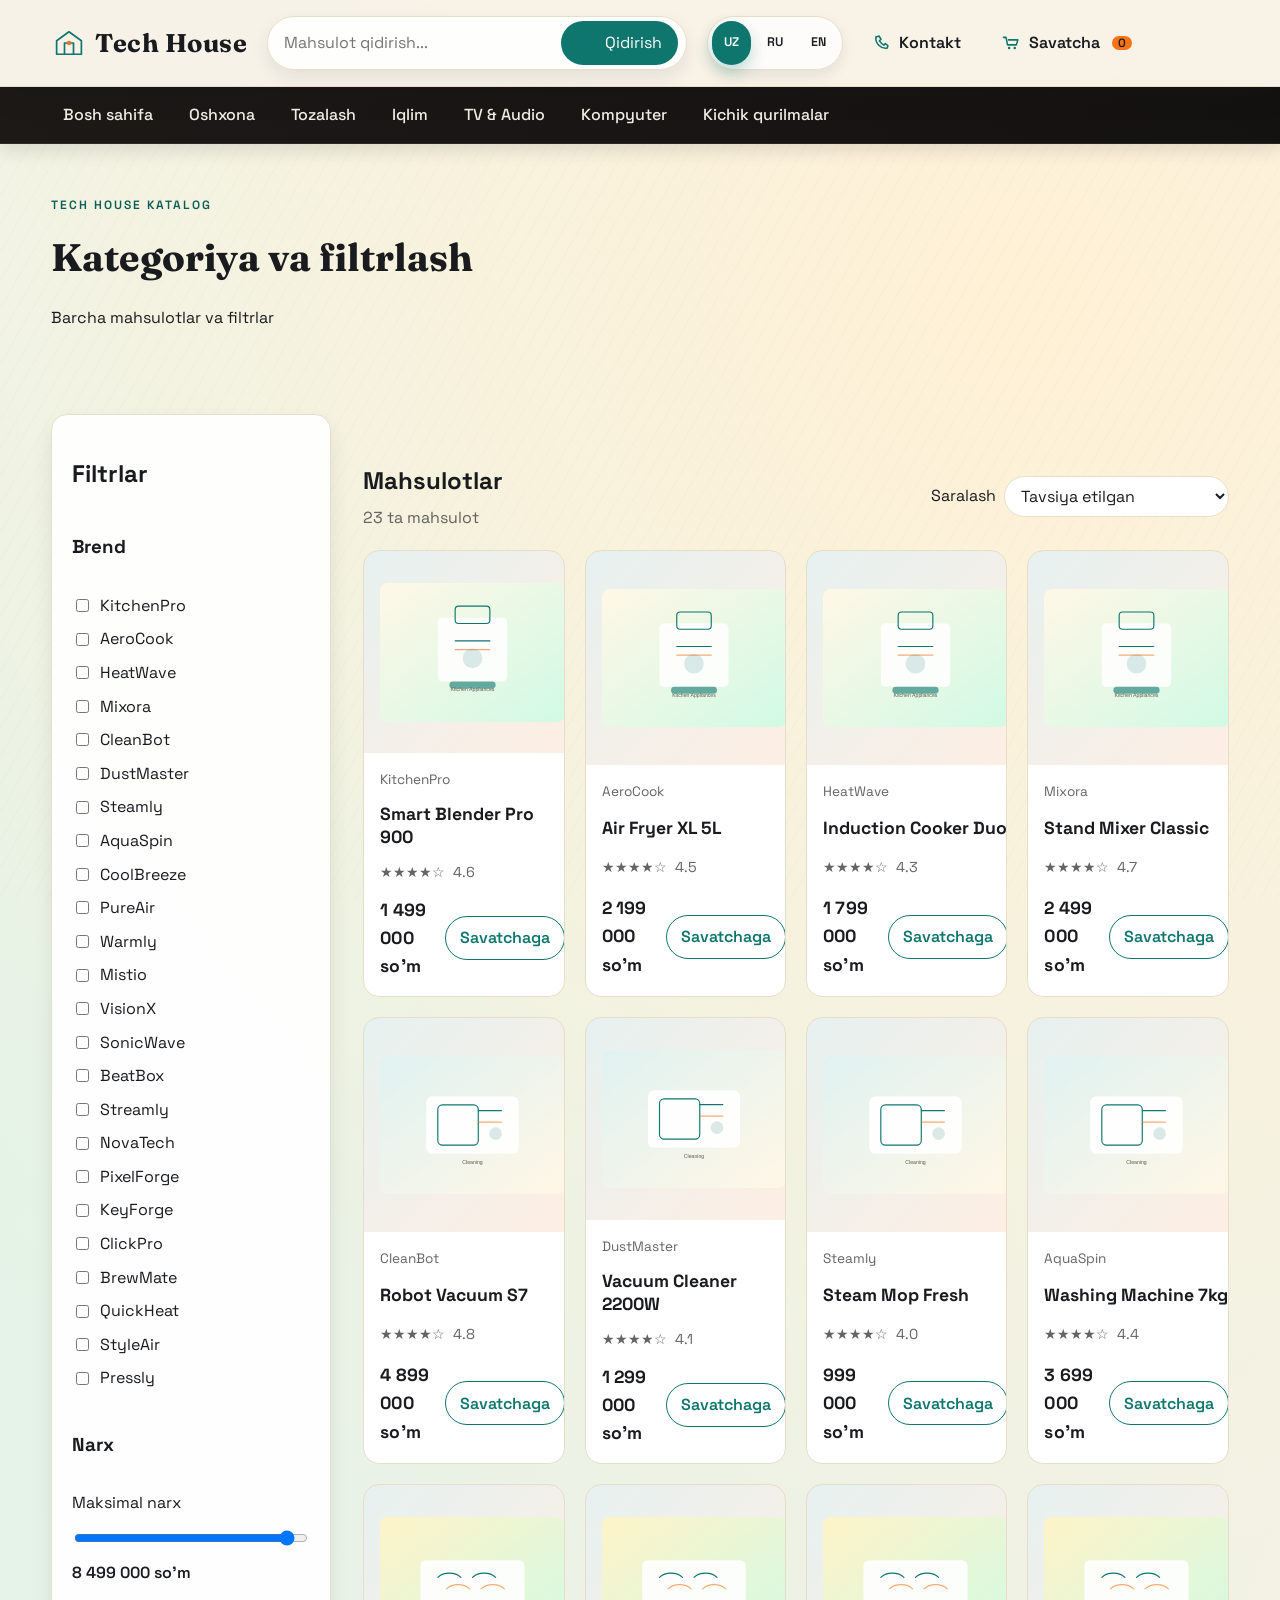
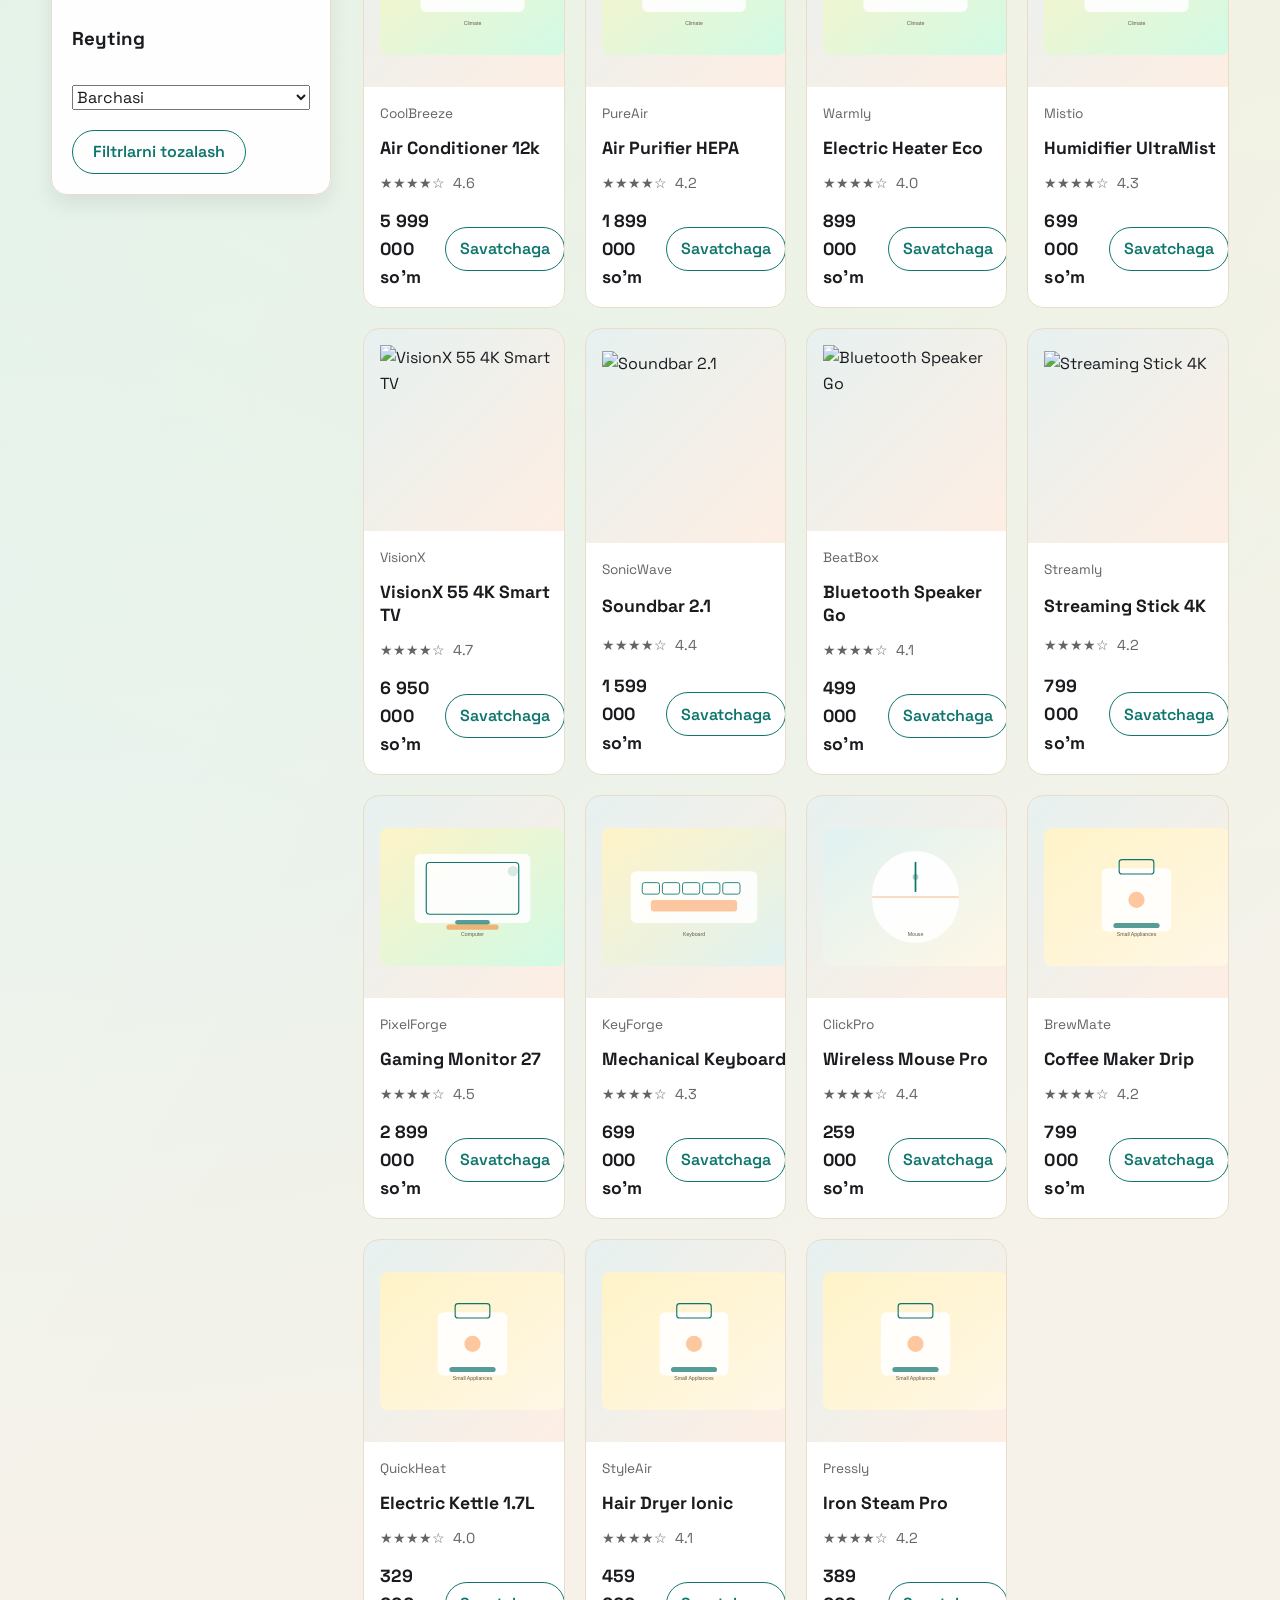
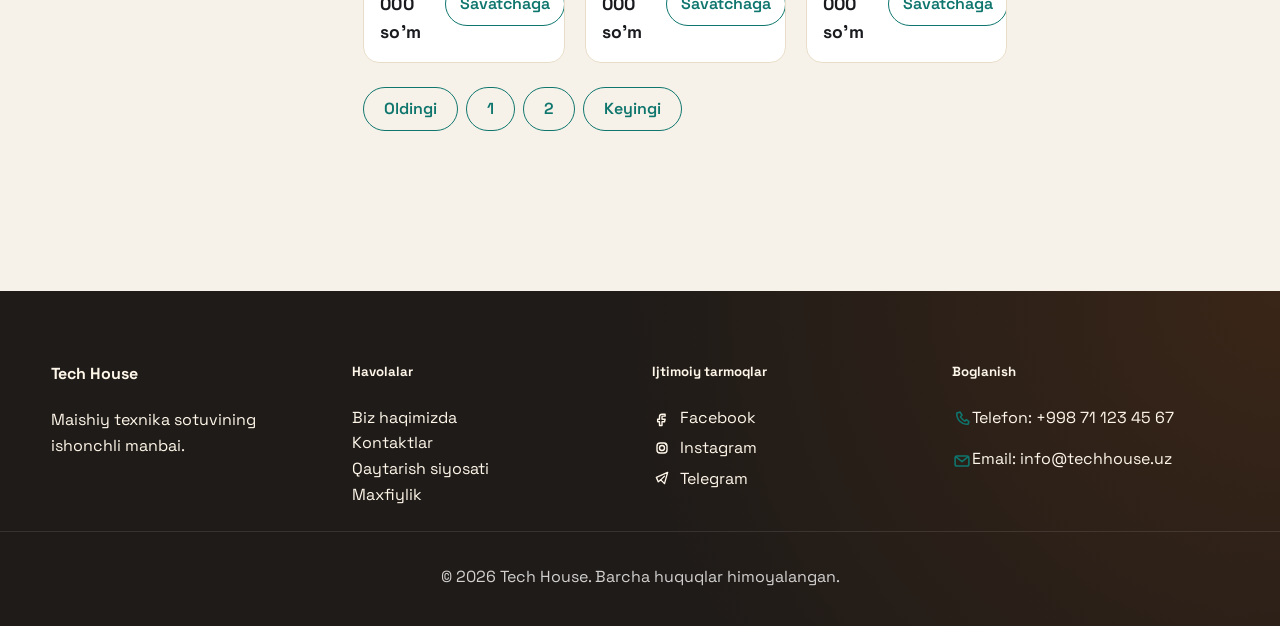
==== pages/categories.html @ 413926c3 "Add new pages for categories, checkout, contact, and product with responsive design and localization" ====
<!DOCTYPE html>
<html lang="uz">
<head>
    <meta charset="UTF-8">
    <meta name="viewport" content="width=device-width, initial-scale=1.0">
    <title data-i18n="title.categories">Kategoriyalar - Tech House</title>
    <link rel="preconnect" href="https://fonts.googleapis.com">
    <link rel="preconnect" href="https://fonts.gstatic.com" crossorigin>
    <link href="https://fonts.googleapis.com/css2?family=Fraunces:wght@600;700&family=Space+Grotesk:wght@400;500;600;700&display=swap" rel="stylesheet">
    <link rel="stylesheet" href="../assets/css/main.css">
    <link rel="stylesheet" href="../assets/css/components.css">
    <link rel="stylesheet" href="../assets/css/responsive.css">
</head>
<body data-page="categories" data-base="../" data-page-root="">
    <a class="skip-link" href="#main" data-i18n="skip.link">Asosiy qismga otish</a>

    <header class="header">
        <div class="container">
            <div class="header-top">
                <a class="logo" href="../index.html">
                    <img class="logo-mark" src="../assets/img/logo/techhouse-logo.svg" alt="" aria-hidden="true">
                    <span>Tech House</span>
                </a>
                <form class="search-bar" role="search" action="categories.html" method="get" data-search-form>
                    <label class="sr-only" for="searchInput" data-i18n="search.label">Mahsulot qidirish</label>
                    <input type="search" id="searchInput" name="q" placeholder="Mahsulot qidirish..." autocomplete="off" data-i18n-placeholder="search.placeholder">
                    <button type="submit">
                        <img class="icon" src="../assets/img/icons/search.svg" alt="" aria-hidden="true">
                        <span data-i18n="search.button">Qidirish</span>
                    </button>
                </form>
                <div class="header-actions">
                    <div class="lang-switch" role="group" data-i18n-aria="lang.switcher">
                        <button type="button" class="lang-btn" data-lang="uz">UZ</button>
                        <button type="button" class="lang-btn" data-lang="ru">RU</button>
                        <button type="button" class="lang-btn" data-lang="en">EN</button>
                    </div>
                    <a href="contact.html" class="icon-link">
                        <img class="icon" src="../assets/img/icons/phone.svg" alt="" aria-hidden="true">
                        <span data-i18n="nav.contact">Kontakt</span>
                    </a>
                    <a href="cart.html" class="cart-link">
                        <img class="icon" src="../assets/img/icons/cart.svg" alt="" aria-hidden="true">
                        <span data-i18n="nav.cart">Savatcha</span> <span class="cart-count">0</span>
                    </a>
                </div>
            </div>
        </div>
    </header>

    <nav class="navbar">
        <div class="container">
            <ul class="nav-menu">
                <li><a href="../index.html" data-i18n="nav.home">Bosh sahifa</a></li>
                <li><a href="categories.html?cat=Kitchen" data-i18n="nav.kitchen">Oshxona</a></li>
                <li><a href="categories.html?cat=Cleaning" data-i18n="nav.cleaning">Tozalash</a></li>
                <li><a href="categories.html?cat=Climate" data-i18n="nav.climate">Iqlim</a></li>
                <li><a href="categories.html?cat=TV" data-i18n="nav.tv">TV &amp; Audio</a></li>
                <li><a href="categories.html?cat=Computers" data-i18n="nav.computers">Kompyuter</a></li>
                <li><a href="categories.html?cat=Appliances" data-i18n="nav.appliances">Kichik qurilmalar</a></li>
            </ul>
        </div>
    </nav>

    <main id="main" class="main-content">
        <section class="page-hero reveal">
            <div class="container">
                <p class="eyebrow" data-i18n="catalog.hero.eyebrow">Tech House katalog</p>
                <h1 data-i18n="catalog.hero.title">Kategoriya va filtrlash</h1>
                <p id="categorySummary" data-i18n="catalog.summaryAll">Barcha mahsulotlar va filtrlar</p>
            </div>
        </section>

        <section class="catalog">
            <div class="container catalog-layout">
                <aside class="filters" aria-label="Filtrlar" data-i18n-aria="catalog.filters.title">
                    <h2 data-i18n="catalog.filters.title">Filtrlar</h2>
                    <div class="filter-group">
                        <h3 data-i18n="catalog.filters.brand">Brend</h3>
                        <div id="brandFilters" class="checklist"></div>
                    </div>
                    <div class="filter-group">
                        <h3 data-i18n="catalog.filters.price">Narx</h3>
                        <label for="priceRange" data-i18n="catalog.filters.priceLabel">Maksimal narx</label>
                        <input type="range" id="priceRange" min="500000" max="15000000" step="500000">
                        <div class="range-output">
                            <span id="priceValue">0 so'm</span>
                        </div>
                    </div>
                    <div class="filter-group">
                        <h3 data-i18n="catalog.filters.rating">Reyting</h3>
                        <label class="sr-only" for="ratingFilter" data-i18n="catalog.filters.ratingLabel">Reytingni tanlang</label>
                        <select id="ratingFilter">
                            <option value="0" data-i18n="catalog.filters.ratingAll">Barchasi</option>
                            <option value="4" data-i18n="catalog.filters.rating4">4 va undan yuqori</option>
                            <option value="4.5" data-i18n="catalog.filters.rating45">4.5 va undan yuqori</option>
                        </select>
                    </div>
                    <button type="button" class="btn btn-outline" id="resetFilters" data-i18n="buttons.resetFilters">Filtrlarni tozalash</button>
                </aside>

                <section class="catalog-results" aria-live="polite">
                    <div class="catalog-bar">
                        <div>
                            <h2 data-i18n="catalog.products.title">Mahsulotlar</h2>
                            <p id="resultsCount">0 ta</p>
                        </div>
                        <div class="sort-control">
                            <label for="sortSelect" data-i18n="catalog.sort.label">Saralash</label>
                            <select id="sortSelect">
                                <option value="featured" data-i18n="catalog.sort.featured">Tavsiya etilgan</option>
                                <option value="price-asc" data-i18n="catalog.sort.priceAsc">Narx: pastdan yuqoriga</option>
                                <option value="price-desc" data-i18n="catalog.sort.priceDesc">Narx: yuqoridan pastga</option>
                                <option value="rating-desc" data-i18n="catalog.sort.rating">Reyting boyicha</option>
                                <option value="name-asc" data-i18n="catalog.sort.name">Nomi boyicha</option>
                            </select>
                        </div>
                    </div>
                    <div id="catalogGrid" class="products-grid"></div>
                    <div class="pagination" aria-label="Pagination" data-i18n-aria="catalog.pagination.aria">
                        <button type="button" class="btn btn-outline" data-i18n="buttons.prev">Oldingi</button>
                        <button type="button" class="btn btn-outline">1</button>
                        <button type="button" class="btn btn-outline">2</button>
                        <button type="button" class="btn btn-outline" data-i18n="buttons.next">Keyingi</button>
                    </div>
                </section>
            </div>
        </section>
    </main>

    <footer class="footer">
        <div class="container footer-grid">
            <div>
                <h4>Tech House</h4>
                <p data-i18n="footer.tagline">Maishiy texnika sotuvining ishonchli manbai.</p>
            </div>
            <div>
                <h5 data-i18n="footer.links">Havolalar</h5>
                <ul>
                    <li><a href="contact.html" data-i18n="footer.about">Biz haqimizda</a></li>
                    <li><a href="contact.html" data-i18n="footer.contacts">Kontaktlar</a></li>
                    <li><a href="#" data-i18n="footer.returns">Qaytarish siyosati</a></li>
                    <li><a href="#" data-i18n="footer.privacy">Maxfiylik</a></li>
                </ul>
            </div>
            <div>
                <h5 data-i18n="footer.social">Ijtimoiy tarmoqlar</h5>
                <ul>
                    <li><a href="#"><img class="icon" src="../assets/img/icons/facebook.svg" alt="" aria-hidden="true">Facebook</a></li>
                    <li><a href="#"><img class="icon" src="../assets/img/icons/instagram.svg" alt="" aria-hidden="true">Instagram</a></li>
                    <li><a href="#"><img class="icon" src="../assets/img/icons/telegram.svg" alt="" aria-hidden="true">Telegram</a></li>
                </ul>
            </div>
            <div>
                <h5 data-i18n="footer.contactHeading">Boglanish</h5>
                <p><img class="icon" src="../assets/img/icons/phone.svg" alt="" aria-hidden="true"><span data-i18n="footer.phoneLabel">Telefon:</span> +998 71 123 45 67</p>
                <p><img class="icon" src="../assets/img/icons/mail.svg" alt="" aria-hidden="true"><span data-i18n="footer.emailLabel">Email:</span> info@techhouse.uz</p>
            </div>
        </div>
        <div class="footer-bottom">
            <p data-i18n-html="footer.rightsHtml">&copy; 2026 Tech House. Barcha huquqlar himoyalangan.</p>
        </div>
    </footer>

    <script type="module" src="../assets/js/app.js"></script>
</body>
</html>
---- assets/css/main.css ----
:root {
    --bg: #f7f2e9;
    --surface: #fdf6ec;
    --surface-strong: #ffffff;
    --text: #1a1b1f;
    --muted: rgba(26, 27, 31, 0.68);
    --primary: #0f766e;
    --primary-600: #0b5c56;
    --accent-warm: #f97316;
    --danger: #ef4444;
    --border: #e8ddc8;
    --shadow: 0 16px 30px rgba(17, 24, 39, 0.12);
    --shadow-lg: 0 24px 50px rgba(17, 24, 39, 0.14);
    --shadow-soft: 0 10px 20px rgba(17, 24, 39, 0.08);
    --radius-sm: 12px;
    --radius-md: 16px;
    --radius-lg: 24px;
    --space-1: 4px;
    --space-2: 8px;
    --space-3: 12px;
    --space-4: 16px;
    --space-5: 20px;
    --space-6: 24px;
    --space-7: 32px;
    --space-8: 40px;
    --space-9: 48px;
    --space-10: 64px;
    --transition-fast: 150ms ease;
    --transition-base: 220ms ease;
    --max-width: 1200px;

    --nav-bg: #1c1917;
    --nav-bg-2: #141210;
    --nav-text: #f3efe7;
    --nav-muted: rgba(243, 239, 231, 0.7);

    --accent: var(--primary);
    --accent-dark: var(--primary-600);
    --accent-2: var(--accent-warm);
    --accent-3: var(--danger);
    --line: var(--border);
    --ink: var(--text);
    --radius: var(--radius-lg);
}

* {
    box-sizing: border-box;
}

html {
    scroll-behavior: smooth;
}

body {
    margin: 0;
    font-family: "Space Grotesk", "Segoe UI", sans-serif;
    color: var(--text);
    font-size: 16px;
    line-height: 1.6;
    background: radial-gradient(circle at 80% 8%, #fff1d6 0%, rgba(255, 241, 214, 0.4) 32%, transparent 62%),
        radial-gradient(circle at 0% 30%, #d7f3ef 0%, rgba(215, 243, 239, 0.45) 40%, transparent 70%),
        linear-gradient(120deg, rgba(255, 255, 255, 0.4) 0%, rgba(255, 255, 255, 0) 55%),
        var(--bg);
    min-height: 100vh;
}

body::before {
    content: "";
    position: fixed;
    inset: 0;
    background: repeating-linear-gradient(120deg, rgba(15, 118, 110, 0.06), rgba(15, 118, 110, 0.06) 1px, transparent 1px, transparent 14px);
    pointer-events: none;
    z-index: -1;
    opacity: 0.4;
}

a {
    color: inherit;
    text-decoration: none;
    transition: color var(--transition-fast), background var(--transition-fast);
}

img {
    max-width: 100%;
    display: block;
}

.icon {
    width: 20px;
    height: 20px;
    display: inline-block;
    vertical-align: middle;
}

.icon-lg {
    width: 40px;
    height: 40px;
}

.logo-mark {
    width: 36px;
    height: 36px;
}

button,
input,
select,
textarea {
    font: inherit;
    color: inherit;
}

a:focus-visible,
button:focus-visible,
input:focus-visible,
select:focus-visible,
textarea:focus-visible {
    outline: 2px solid var(--primary);
    outline-offset: 3px;
}

ul {
    margin: 0;
    padding: 0;
    list-style: none;
}

section {
    padding: var(--space-9) 0;
}

.container {
    width: min(var(--max-width), 92%);
    margin: 0 auto;
}

.skip-link {
    position: absolute;
    left: -999px;
    top: 10px;
    background: var(--primary);
    color: #fff;
    padding: var(--space-2) var(--space-4);
    border-radius: 999px;
}

.skip-link:focus {
    left: 16px;
    z-index: 20;
}

.sr-only {
    position: absolute;
    width: 1px;
    height: 1px;
    padding: 0;
    margin: -1px;
    overflow: hidden;
    clip: rect(0, 0, 0, 0);
    white-space: nowrap;
    border: 0;
}

.header {
    position: sticky;
    top: 0;
    z-index: 10;
    background: rgba(247, 242, 233, 0.88);
    backdrop-filter: blur(12px);
    border-bottom: 1px solid var(--border);
    box-shadow: 0 10px 30px rgba(16, 24, 40, 0.08);
}

.header-top {
    display: flex;
    align-items: center;
    gap: var(--space-5);
    padding: var(--space-4) 0;
}

.logo {
    display: inline-flex;
    align-items: center;
    gap: var(--space-2);
    font-family: "Fraunces", serif;
    font-size: 1.6rem;
    font-weight: 700;
    letter-spacing: 0.5px;
}

.search-bar {
    flex: 1;
    display: flex;
    align-items: center;
    background: rgba(255, 255, 255, 0.9);
    border: 1px solid var(--border);
    border-radius: 999px;
    padding: var(--space-1) var(--space-2) var(--space-1) var(--space-4);
    max-width: 420px;
    gap: var(--space-2);
    box-shadow: 0 8px 18px rgba(15, 23, 42, 0.08);
    transition: border-color var(--transition-fast), box-shadow var(--transition-fast);
}

.search-bar:focus-within {
    border-color: var(--primary);
    box-shadow: 0 0 0 3px rgba(15, 118, 110, 0.15), 0 8px 18px rgba(15, 23, 42, 0.08);
}

.search-bar input {
    border: none;
    background: transparent;
    flex: 1;
    padding: var(--space-2) 0;
    outline: none;
    min-height: 44px;
}

.search-bar button {
    border: none;
    background: var(--primary);
    color: #fff;
    padding: var(--space-2) var(--space-4);
    border-radius: 999px;
    cursor: pointer;
    display: inline-flex;
    align-items: center;
    gap: var(--space-2);
    min-height: 44px;
}

.search-bar button:hover {
    background: var(--primary-600);
}

.search-bar button:active {
    transform: translateY(1px);
}

.header-actions {
    display: flex;
    align-items: center;
    gap: var(--space-4);
    flex-wrap: wrap;
}

.icon-link,
.cart-link {
    font-weight: 600;
    display: inline-flex;
    align-items: center;
    gap: var(--space-2);
    padding: var(--space-2) var(--space-3);
    border-radius: 999px;
    min-height: 44px;
    line-height: 1;
    transition: background var(--transition-fast), color var(--transition-fast);
}

.icon-link:hover,
.cart-link:hover {
    background: rgba(15, 118, 110, 0.08);
}

.cart-count {
    background: var(--accent-warm);
    color: var(--text);
    border-radius: 999px;
    padding: 1px 6px;
    margin-left: var(--space-1);
    font-size: 0.75rem;
    font-weight: 600;
}

.lang-switch {
    display: inline-flex;
    align-items: center;
    gap: var(--space-1);
    padding: 4px;
    border-radius: 999px;
    background: rgba(255, 255, 255, 0.8);
    border: 1px solid var(--border);
    box-shadow: 0 6px 14px rgba(15, 23, 42, 0.08);
}

.lang-btn {
    border: none;
    background: transparent;
    color: var(--text);
    font-weight: 600;
    font-size: 0.78rem;
    padding: 0 var(--space-3);
    min-height: 44px;
    border-radius: 999px;
    cursor: pointer;
    display: inline-flex;
    align-items: center;
    justify-content: center;
    transition: background 180ms ease, color 180ms ease, box-shadow 180ms ease;
}

.lang-btn:hover {
    background: rgba(15, 118, 110, 0.12);
}

.lang-btn.active {
    background: var(--primary);
    color: #fff;
    box-shadow: 0 8px 16px rgba(15, 118, 110, 0.25);
}

.navbar {
    background: linear-gradient(90deg, var(--nav-bg), var(--nav-bg-2));
    border-bottom: 1px solid rgba(255, 255, 255, 0.08);
    box-shadow: 0 6px 18px rgba(16, 24, 40, 0.12);
    min-height: 56px;
}

.nav-menu {
    display: flex;
    flex-wrap: wrap;
    align-items: center;
    gap: var(--space-3);
    padding: 0;
    min-height: 56px;
}

.nav-menu a {
    color: var(--nav-text);
    font-weight: 500;
    padding: 6px var(--space-3);
    border-radius: 999px;
    transition: color 180ms ease, background 180ms ease;
    min-height: 44px;
    display: inline-flex;
    align-items: center;
    position: relative;
}

.nav-menu a:hover {
    color: #ffffff;
}

.nav-menu a:focus-visible {
    outline: 2px solid #fff;
    outline-offset: 2px;
}

.nav-menu a.active {
    color: var(--primary);
}

.nav-menu a::after {
    content: "";
    position: absolute;
    left: var(--space-3);
    right: var(--space-3);
    bottom: 6px;
    height: 2px;
    background: currentColor;
    opacity: 0;
    transform: scaleX(0);
    transform-origin: left;
    transition: opacity 180ms ease, transform 180ms ease;
}

.nav-menu a:hover::after,
.nav-menu a:focus-visible::after,
.nav-menu a.active::after {
    opacity: 1;
    transform: scaleX(1);
}

.main-content {
    padding-bottom: var(--space-10);
}

.eyebrow {
    text-transform: uppercase;
    letter-spacing: 2px;
    font-size: 0.75rem;
    font-weight: 600;
    color: var(--primary-600);
    margin-bottom: var(--space-3);
}

.hero-banner {
    margin: 24px 0 0;
    border-radius: var(--radius-lg);
    background: linear-gradient(120deg, #fef3c7, #d1fae5);
    box-shadow: var(--shadow-lg);
    position: relative;
    overflow: hidden;
}

.hero-banner::before,
.hero-banner::after {
    content: "";
    position: absolute;
    border-radius: 999px;
    opacity: 0.4;
    filter: blur(0);
}

.hero-banner::before {
    width: 320px;
    height: 320px;
    background: radial-gradient(circle, rgba(15, 118, 110, 0.25), transparent 70%);
    top: -160px;
    right: -80px;
}

.hero-banner::after {
    width: 240px;
    height: 240px;
    background: radial-gradient(circle, rgba(249, 115, 22, 0.25), transparent 70%);
    bottom: -140px;
    left: -80px;
}

.hero-grid {
    display: grid;
    grid-template-columns: repeat(2, minmax(0, 1fr));
    gap: var(--space-7);
    padding: var(--space-9);
    position: relative;
    z-index: 1;
}

.hero-content h1 {
    font-family: "Fraunces", serif;
    font-size: clamp(2.4rem, 3.4vw, 3.4rem);
    margin: 0 0 var(--space-4);
    line-height: 1.1;
}

.hero-content p {
    margin: 0 0 var(--space-6);
    color: var(--muted);
    font-size: 1.05rem;
}

.hero-actions {
    display: flex;
    flex-wrap: wrap;
    gap: var(--space-3);
    margin-bottom: var(--space-6);
}

.hero-metrics {
    display: grid;
    grid-template-columns: repeat(3, minmax(0, 1fr));
    gap: var(--space-3);
}

.metric-value {
    font-weight: 700;
    font-size: 1.2rem;
    margin: 0;
}

.metric-label {
    margin: 0;
    color: var(--muted);
    font-size: 0.9rem;
}

.hero-visual {
    display: grid;
    gap: var(--space-5);
    align-content: center;
}

.hero-image {
    width: 100%;
    border-radius: var(--radius-lg);
    border: 1px solid var(--border);
    background: var(--surface-strong);
    box-shadow: var(--shadow-soft);
}

.hero-card {
    background: rgba(255, 255, 255, 0.92);
    border-radius: var(--radius-md);
    padding: var(--space-5);
    border: 1px solid var(--border);
    box-shadow: var(--shadow-soft);
}

.hero-card.secondary {
    background: #fff;
    border-style: dashed;
}

.hero-card-title {
    text-transform: uppercase;
    letter-spacing: 1.2px;
    font-size: 0.7rem;
    color: var(--muted);
    margin: 0 0 8px;
}

.section-header {
    display: flex;
    justify-content: space-between;
    align-items: flex-end;
    gap: var(--space-4);
    margin-bottom: var(--space-6);
}

.section-header h2 {
    font-family: "Fraunces", serif;
    font-size: 2rem;
    margin: 0;
}

.section-header p {
    margin: 0;
    color: var(--muted);
}

.page-hero {
    padding: var(--space-8) 0 var(--space-5);
}

.page-hero h1 {
    font-family: "Fraunces", serif;
    font-size: 2.4rem;
    margin: 0 0 var(--space-3);
}

.breadcrumb {
    padding: var(--space-5) 0 0;
    color: var(--muted);
}

.footer {
    background: radial-gradient(circle at top right, rgba(249, 115, 22, 0.12), transparent 50%),
        #1f1b18;
    color: #fef6e9;
    padding: var(--space-9) 0 var(--space-5);
}

.footer-grid {
    display: grid;
    grid-template-columns: repeat(4, minmax(0, 1fr));
    gap: var(--space-6);
}

.footer a {
    color: #fef6e9;
    display: inline-flex;
    align-items: center;
    gap: var(--space-2);
}

.footer-bottom {
    text-align: center;
    border-top: 1px solid rgba(255, 255, 255, 0.1);
    margin-top: var(--space-6);
    padding-top: var(--space-4);
    color: rgba(255, 255, 255, 0.8);
}

.catalog-layout {
    display: grid;
    grid-template-columns: 280px 1fr;
    gap: var(--space-7);
}

.filters {
    background: rgba(255, 255, 255, 0.9);
    border: 1px solid var(--border);
    border-radius: var(--radius-md);
    padding: var(--space-5);
    position: sticky;
    top: 120px;
    align-self: start;
    box-shadow: var(--shadow-soft);
}

.catalog-bar {
    display: flex;
    align-items: center;
    justify-content: space-between;
    gap: var(--space-4);
    margin-bottom: var(--space-5);
}

.catalog-bar h2 {
    margin: 0 0 4px;
}

.catalog-bar p {
    margin: 0;
    color: var(--muted);
}

.sort-control {
    display: flex;
    align-items: center;
    gap: var(--space-2);
}

.sort-control select {
    padding: var(--space-2) var(--space-3);
    border-radius: 999px;
    border: 1px solid var(--border);
    background: #fff;
}

.pagination {
    display: flex;
    gap: var(--space-2);
    flex-wrap: wrap;
    margin-top: var(--space-6);
}

.product-layout {
    display: grid;
    grid-template-columns: repeat(2, minmax(0, 1fr));
    gap: var(--space-7);
    align-items: start;
}

.product-gallery {
    background: var(--surface-strong);
    border-radius: var(--radius-lg);
    padding: var(--space-5);
    border: 1px solid var(--border);
    box-shadow: var(--shadow-soft);
}

.product-thumbnails {
    display: grid;
    grid-template-columns: repeat(3, minmax(0, 1fr));
    gap: var(--space-3);
    margin-top: var(--space-4);
}

.product-info {
    background: var(--surface-strong);
    border-radius: var(--radius-lg);
    padding: var(--space-6);
    border: 1px solid var(--border);
    box-shadow: var(--shadow-soft);
}

.product-actions {
    display: flex;
    align-items: center;
    gap: var(--space-3);
    margin-top: var(--space-4);
}

.product-actions input {
    width: 90px;
    padding: var(--space-2);
    border-radius: var(--radius-sm);
    border: 1px solid var(--border);
}

.tab-grid {
    display: grid;
    grid-template-columns: repeat(3, minmax(0, 1fr));
    gap: var(--space-5);
}

.cart-layout {
    display: grid;
    grid-template-columns: 1.5fr 0.8fr;
    gap: 24px;
    align-items: start;
}

.cart-header {
    display: flex;
    justify-content: space-between;
    align-items: baseline;
    margin-bottom: 16px;
}

.checkout-layout {
    display: grid;
    grid-template-columns: 1.3fr 0.7fr;
    gap: 24px;
    align-items: start;
}

.contact-grid {
    display: grid;
    grid-template-columns: repeat(3, minmax(0, 1fr));
    gap: var(--space-5);
}

.contact-layout {
    display: grid;
    grid-template-columns: 1fr 1fr;
    gap: var(--space-6);
}

.map-placeholder {
    background: var(--surface-strong);
    border: 1px dashed var(--border);
    border-radius: var(--radius-md);
    min-height: 280px;
    display: grid;
    place-items: center;
    color: var(--muted);
    padding: var(--space-4);
}

.map-placeholder img {
    width: 100%;
    height: 100%;
    object-fit: cover;
    border-radius: var(--radius-md);
}

.contact-icon {
    width: 36px;
    height: 36px;
}

.empty-state {
    background: #fff;
    border-radius: var(--radius-md);
    border: 1px dashed var(--border);
    padding: var(--space-7);
    text-align: center;
    display: none;
}

.empty-state h3 {
    margin-top: 0;
}

.muted {
    color: var(--muted);
}

.reveal {
    animation: fadeUp 0.8s ease both;
}

@keyframes fadeUp {
    from {
        opacity: 0;
        transform: translateY(20px);
    }
    to {
        opacity: 1;
        transform: translateY(0);
    }
}

@media (prefers-reduced-motion: reduce) {
    * {
        animation: none !important;
        scroll-behavior: auto !important;
    }
}
---- assets/css/components.css ----
.btn {
    display: inline-flex;
    align-items: center;
    justify-content: center;
    gap: var(--space-2);
    padding: var(--space-2) var(--space-5);
    border-radius: 999px;
    border: 1px solid transparent;
    cursor: pointer;
    font-weight: 600;
    min-height: 44px;
    transition: transform var(--transition-fast), box-shadow var(--transition-fast), background var(--transition-fast);
}

.btn-primary {
    background: var(--primary);
    color: #fff;
    border-color: var(--primary);
    box-shadow: 0 12px 20px rgba(15, 118, 110, 0.24);
}

.btn-primary:hover {
    background: var(--primary-600);
    box-shadow: 0 14px 24px rgba(15, 118, 110, 0.32);
}

.btn-outline {
    border-color: var(--primary);
    color: var(--primary);
    background: transparent;
}

.btn-outline:hover {
    background: rgba(15, 118, 110, 0.08);
}

.btn-ghost {
    border-color: var(--border);
    color: var(--text);
    background: #fff;
}

.btn:hover {
    transform: translateY(-1px);
}

.btn:active {
    transform: translateY(0);
}

.btn:focus-visible {
    outline: 2px solid var(--primary);
    outline-offset: 3px;
}

.categories-grid {
    display: grid;
    grid-template-columns: repeat(3, minmax(0, 1fr));
    gap: var(--space-5);
}

.category-card {
    background: rgba(255, 255, 255, 0.92);
    border-radius: var(--radius-md);
    padding: var(--space-6);
    border: 1px solid var(--border);
    min-height: 140px;
    display: grid;
    gap: var(--space-3);
    transition: transform var(--transition-fast), box-shadow var(--transition-fast);
    box-shadow: var(--shadow-soft);
}

.category-card:hover {
    transform: translateY(-4px);
    box-shadow: var(--shadow-lg);
}

.category-icon {
    width: 48px;
    height: 48px;
    border-radius: var(--radius-sm);
    background: rgba(15, 118, 110, 0.1);
    border: 1px solid rgba(15, 118, 110, 0.22);
    display: grid;
    place-items: center;
}

.category-card:focus-visible {
    outline: 2px solid var(--primary);
    outline-offset: 4px;
}

.products-grid {
    display: grid;
    grid-template-columns: repeat(4, minmax(0, 1fr));
    gap: var(--space-5);
}

.product-card {
    background: #fff;
    border-radius: var(--radius-md);
    overflow: hidden;
    border: 1px solid var(--border);
    display: grid;
    transition: transform var(--transition-fast), box-shadow var(--transition-fast);
}

.product-card:hover {
    transform: translateY(-4px);
    box-shadow: var(--shadow-lg);
}

.product-card:focus-within {
    outline: 2px solid var(--primary);
    outline-offset: 4px;
}

.product-media {
    background: linear-gradient(135deg, rgba(15, 118, 110, 0.1), rgba(249, 115, 22, 0.12));
    padding: var(--space-4);
    min-height: 200px;
    display: grid;
    place-items: center;
}

.product-media img {
    width: 100%;
    height: 170px;
    object-fit: contain;
}

.product-body {
    padding: var(--space-4);
    display: grid;
    gap: var(--space-3);
}

.product-title {
    margin: 0;
    font-size: 1.1rem;
    line-height: 1.3;
}

.product-brand {
    margin: 0;
    color: var(--muted);
    font-size: 0.85rem;
}

.product-rating {
    display: flex;
    align-items: center;
    gap: var(--space-2);
    color: var(--accent-warm);
    font-size: 0.9rem;
}

.product-rating span {
    color: var(--muted);
}

.product-meta {
    display: flex;
    justify-content: space-between;
    align-items: center;
    gap: var(--space-3);
}

.price {
    font-weight: 700;
    font-size: 1.1rem;
    letter-spacing: 0.2px;
}

.product-meta .btn {
    min-width: 120px;
}

.benefits-grid {
    display: grid;
    grid-template-columns: repeat(4, minmax(0, 1fr));
    gap: var(--space-5);
}

.benefit-card {
    background: #fff;
    border-radius: var(--radius-md);
    padding: var(--space-5);
    border: 1px solid var(--border);
    display: grid;
    gap: var(--space-3);
    box-shadow: var(--shadow-soft);
    border-left: 3px solid var(--primary);
    transition: transform var(--transition-fast), box-shadow var(--transition-fast);
}

.benefit-card:hover {
    transform: translateY(-2px);
    box-shadow: var(--shadow-lg);
}

.benefit-icon {
    width: 36px;
    height: 36px;
}

.promo-grid .container {
    display: grid;
    grid-template-columns: repeat(2, minmax(0, 1fr));
    gap: var(--space-5);
}

.promo-card {
    background: linear-gradient(140deg, #fff7e6, #ffffff);
    border-radius: var(--radius-md);
    padding: var(--space-6);
    border: 1px solid var(--border);
    display: grid;
    grid-template-columns: 1.1fr 0.9fr;
    align-items: center;
    gap: var(--space-5);
    box-shadow: var(--shadow-soft);
    transition: transform var(--transition-fast), box-shadow var(--transition-fast);
}

.promo-card.alt {
    background: linear-gradient(140deg, #e0f2f1, #ffffff);
}

.promo-card:hover {
    transform: translateY(-2px);
    box-shadow: var(--shadow-lg);
}

.promo-content {
    display: grid;
    gap: var(--space-3);
}

.promo-media {
    width: 100%;
    max-width: 240px;
    justify-self: end;
    border-radius: var(--radius-md);
    border: 1px solid var(--border);
    background: #fff;
    box-shadow: var(--shadow-soft);
}

.filter-group {
    display: grid;
    gap: var(--space-3);
    margin-bottom: var(--space-5);
}

.checklist {
    display: grid;
    gap: var(--space-2);
}

.checklist label {
    display: flex;
    align-items: center;
    gap: var(--space-2);
}

.range-output {
    font-weight: 600;
}

.specs-list {
    list-style: disc;
    padding-left: 20px;
    margin: 0;
    display: grid;
    gap: var(--space-2);
}

.product-tabs .tab-grid > div {
    background: #fff;
    border-radius: var(--radius-md);
    padding: var(--space-5);
    border: 1px solid var(--border);
    box-shadow: var(--shadow-soft);
}

.cart-items {
    display: grid;
    gap: var(--space-4);
}

.cart-row {
    display: grid;
    grid-template-columns: 80px 1.2fr 0.6fr 0.5fr 0.6fr auto;
    gap: var(--space-3);
    align-items: center;
    background: #fff;
    border-radius: var(--radius-md);
    border: 1px solid var(--border);
    padding: var(--space-3);
    box-shadow: var(--shadow-soft);
}

.cart-row img {
    width: 80px;
    height: 80px;
    object-fit: contain;
    background: var(--surface);
    border-radius: var(--radius-sm);
}

.cart-item-qty input {
    width: 70px;
    padding: var(--space-2);
    border-radius: var(--radius-sm);
    border: 1px solid var(--border);
}

.order-summary {
    background: #fff;
    border-radius: var(--radius-md);
    border: 1px solid var(--border);
    padding: var(--space-5);
    display: grid;
    gap: var(--space-3);
    box-shadow: var(--shadow-soft);
}

.summary-line {
    display: flex;
    justify-content: space-between;
    color: var(--muted);
}

.summary-line.total {
    font-weight: 700;
    color: var(--text);
    font-size: 1.1rem;
}

.checkout-form {
    background: #fff;
    border-radius: var(--radius-md);
    border: 1px solid var(--border);
    padding: var(--space-6);
    box-shadow: var(--shadow-soft);
}

.form-grid {
    display: grid;
    grid-template-columns: repeat(2, minmax(0, 1fr));
    gap: var(--space-4);
}

.form-field {
    display: grid;
    gap: var(--space-2);
}

.form-field.full {
    grid-column: span 2;
}

.form-field input,
.form-field select,
.form-field textarea {
    padding: var(--space-3);
    border-radius: var(--radius-sm);
    border: 1px solid var(--border);
}

.form-field input:focus-visible,
.form-field select:focus-visible,
.form-field textarea:focus-visible {
    border-color: var(--primary);
    box-shadow: 0 0 0 3px rgba(15, 118, 110, 0.12);
}

.form-error {
    color: var(--danger);
    font-size: 0.85rem;
    min-height: 16px;
}

.form-actions {
    margin-top: var(--space-5);
    display: grid;
    gap: var(--space-3);
}

.checkbox {
    display: flex;
    align-items: center;
    gap: var(--space-2);
}

.form-status {
    font-weight: 600;
    color: var(--primary-600);
}

.contact-card {
    background: #fff;
    border-radius: var(--radius-md);
    padding: var(--space-5);
    border: 1px solid var(--border);
    display: grid;
    gap: var(--space-3);
    box-shadow: var(--shadow-soft);
    transition: transform var(--transition-fast), box-shadow var(--transition-fast);
}

.contact-card:hover {
    transform: translateY(-2px);
    box-shadow: var(--shadow-lg);
}

.contact-form {
    background: #fff;
    border-radius: var(--radius-md);
    padding: var(--space-6);
    border: 1px solid var(--border);
    display: grid;
    gap: var(--space-3);
    box-shadow: var(--shadow-soft);
}

.faq-list {
    display: grid;
    gap: var(--space-3);
}

.faq-list details {
    background: #fff;
    border-radius: var(--radius-md);
    border: 1px solid var(--border);
    padding: var(--space-4) var(--space-5);
    box-shadow: var(--shadow-soft);
}

.faq-list summary {
    cursor: pointer;
    font-weight: 600;
}

.faq-list summary:focus-visible {
    outline: 2px solid var(--primary);
    outline-offset: 3px;
}

.rating {
    display: inline-flex;
    gap: 2px;
}

.empty-state p {
    color: var(--muted);
}
---- assets/css/responsive.css ----
@media (max-width: 1200px) {
    .products-grid {
        grid-template-columns: repeat(3, minmax(0, 1fr));
    }

    .benefits-grid {
        grid-template-columns: repeat(2, minmax(0, 1fr));
    }
}

@media (max-width: 992px) {
    .hero-grid {
        grid-template-columns: 1fr;
        padding: 40px;
    }

    .catalog-layout,
    .cart-layout,
    .checkout-layout,
    .contact-layout {
        grid-template-columns: 1fr;
    }

    .filters {
        position: static;
    }

    .product-layout {
        grid-template-columns: 1fr;
    }

    .tab-grid {
        grid-template-columns: 1fr;
    }

    .promo-card {
        grid-template-columns: 1fr;
        text-align: left;
    }

    .promo-media {
        justify-self: start;
        max-width: 100%;
    }
}

@media (max-width: 768px) {
    .header-top {
        flex-wrap: wrap;
    }

    .search-bar {
        max-width: none;
        width: 100%;
        order: 3;
    }

    .header-actions {
        gap: var(--space-2);
    }

    .nav-menu {
        flex-wrap: nowrap;
        overflow-x: auto;
        gap: var(--space-2);
        padding: 0 var(--space-2);
        scroll-behavior: smooth;
        -webkit-overflow-scrolling: touch;
    }

    .nav-menu::-webkit-scrollbar {
        height: 0;
    }

    .nav-menu {
        scrollbar-width: none;
    }

    .nav-menu {
        justify-content: flex-start;
    }

    .categories-grid,
    .products-grid,
    .benefits-grid,
    .contact-grid {
        grid-template-columns: repeat(2, minmax(0, 1fr));
    }

    .promo-grid .container {
        grid-template-columns: 1fr;
    }

    .cart-row {
        grid-template-columns: 80px 1fr;
        row-gap: 10px;
    }

    .cart-row > *:nth-child(n + 3) {
        grid-column: span 2;
    }

    .form-grid {
        grid-template-columns: 1fr;
    }

    .form-field.full {
        grid-column: span 1;
    }
}

@media (max-width: 480px) {
    .hero-grid {
        padding: 28px;
    }

    .categories-grid,
    .products-grid,
    .benefits-grid,
    .contact-grid {
        grid-template-columns: 1fr;
    }

    .header-actions {
        width: 100%;
        justify-content: space-between;
    }

    .lang-switch {
        width: 100%;
        justify-content: center;
    }

    .hero-metrics {
        grid-template-columns: 1fr;
    }

    .cart-row img {
        width: 60px;
        height: 60px;
    }

    .product-meta {
        flex-direction: column;
        align-items: flex-start;
    }

    .product-meta .btn {
        width: 100%;
        justify-content: center;
    }
}
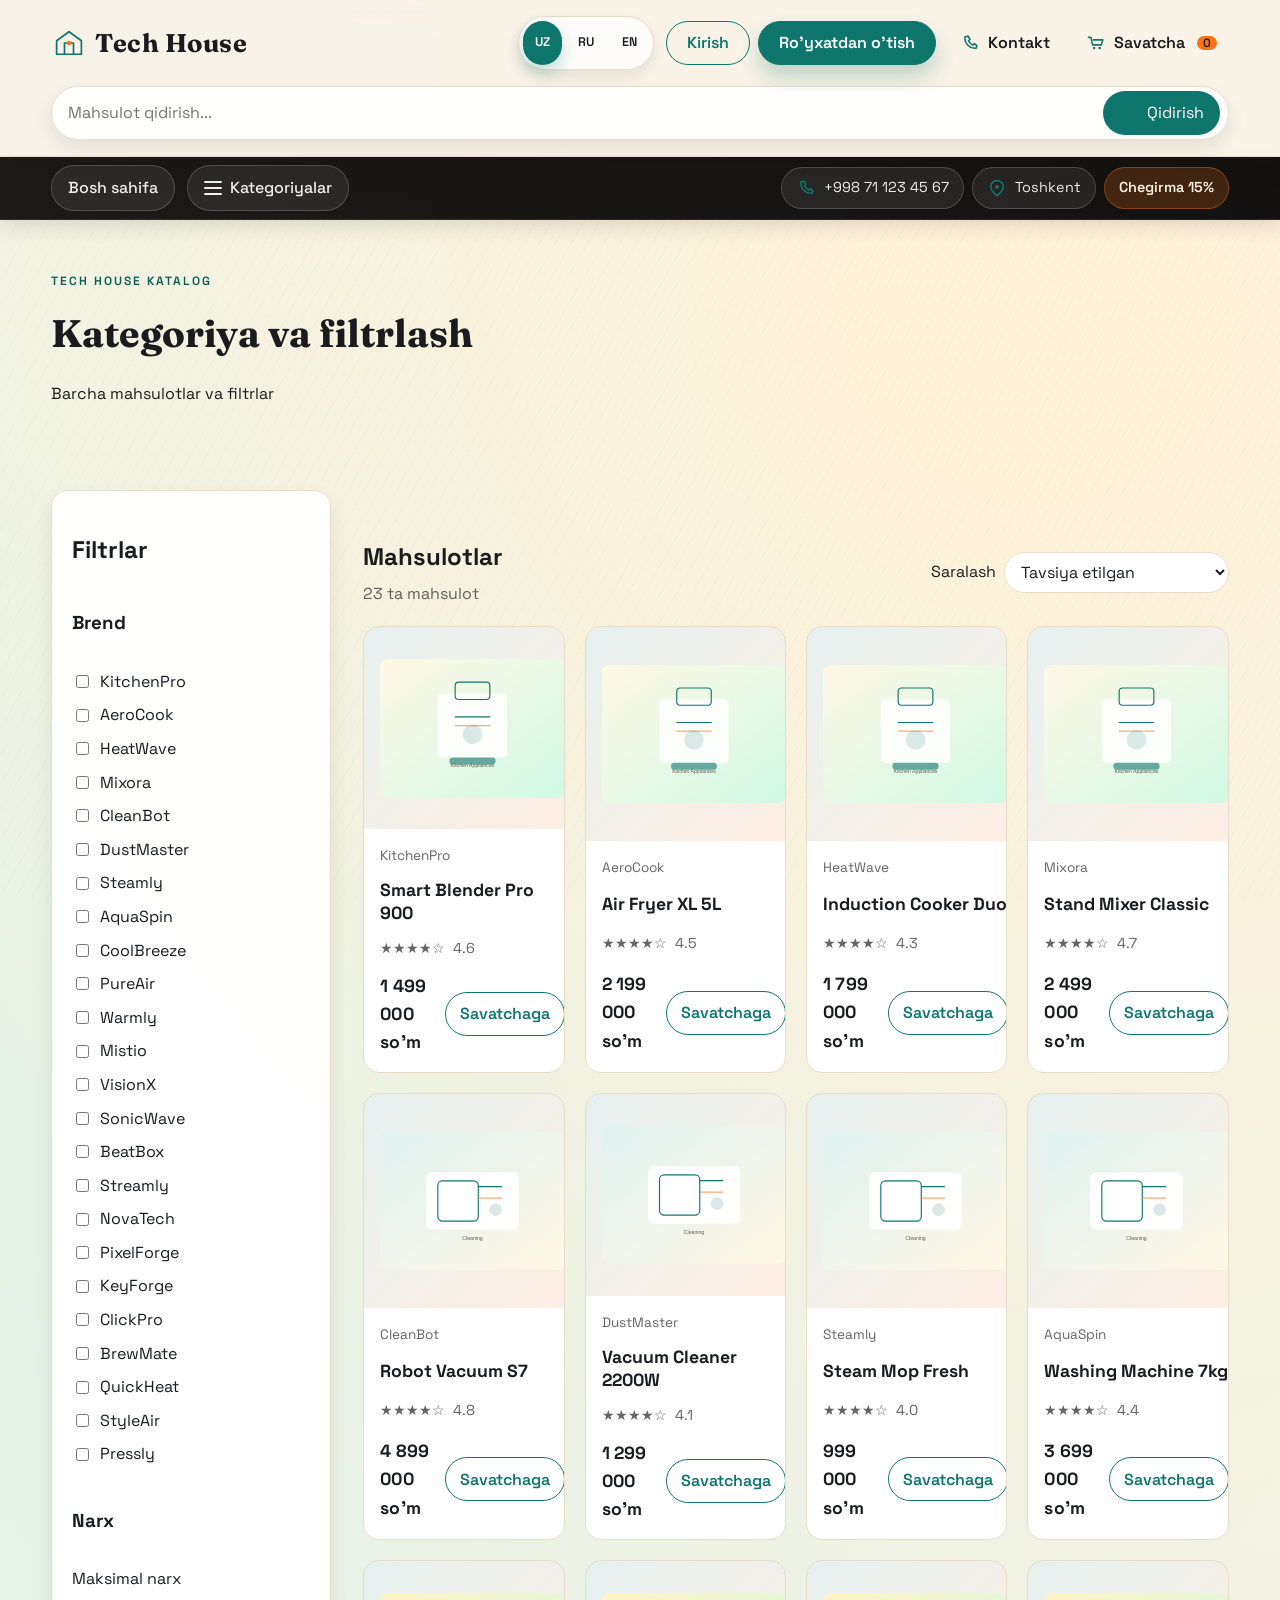
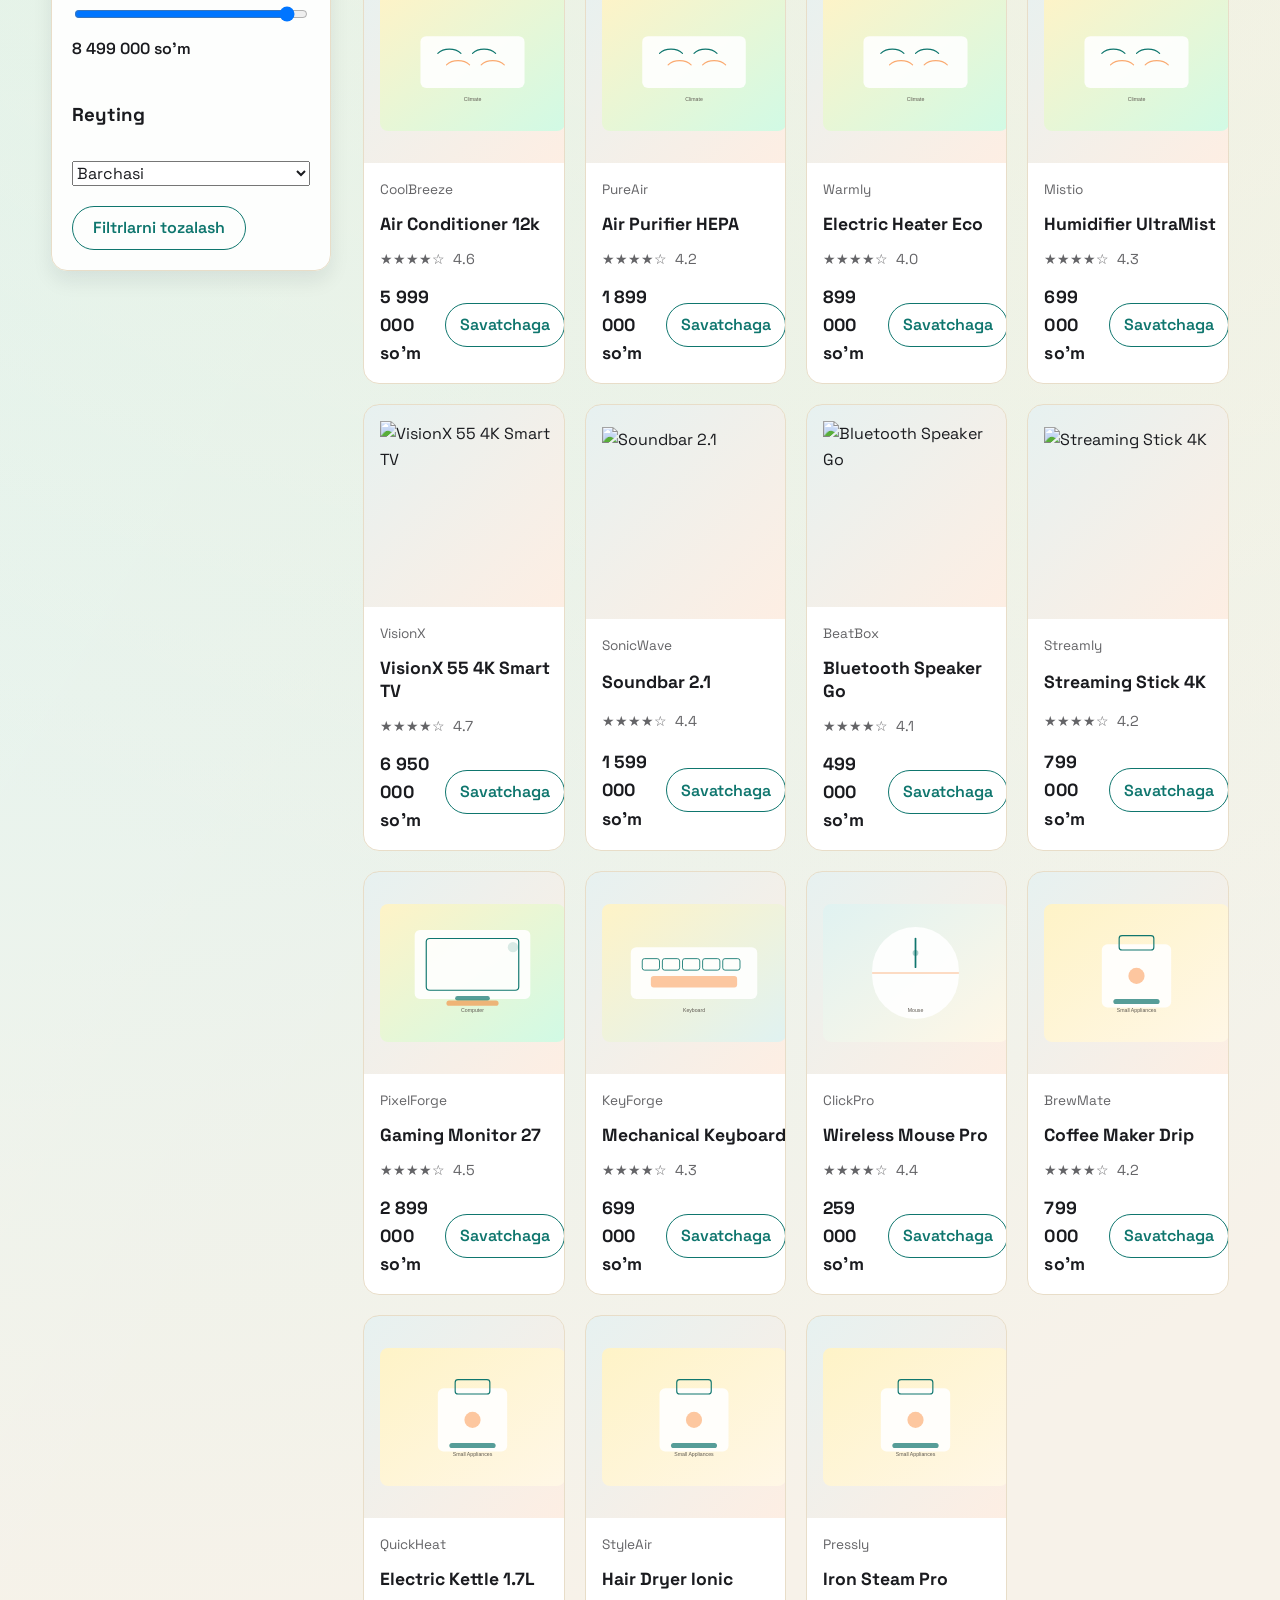
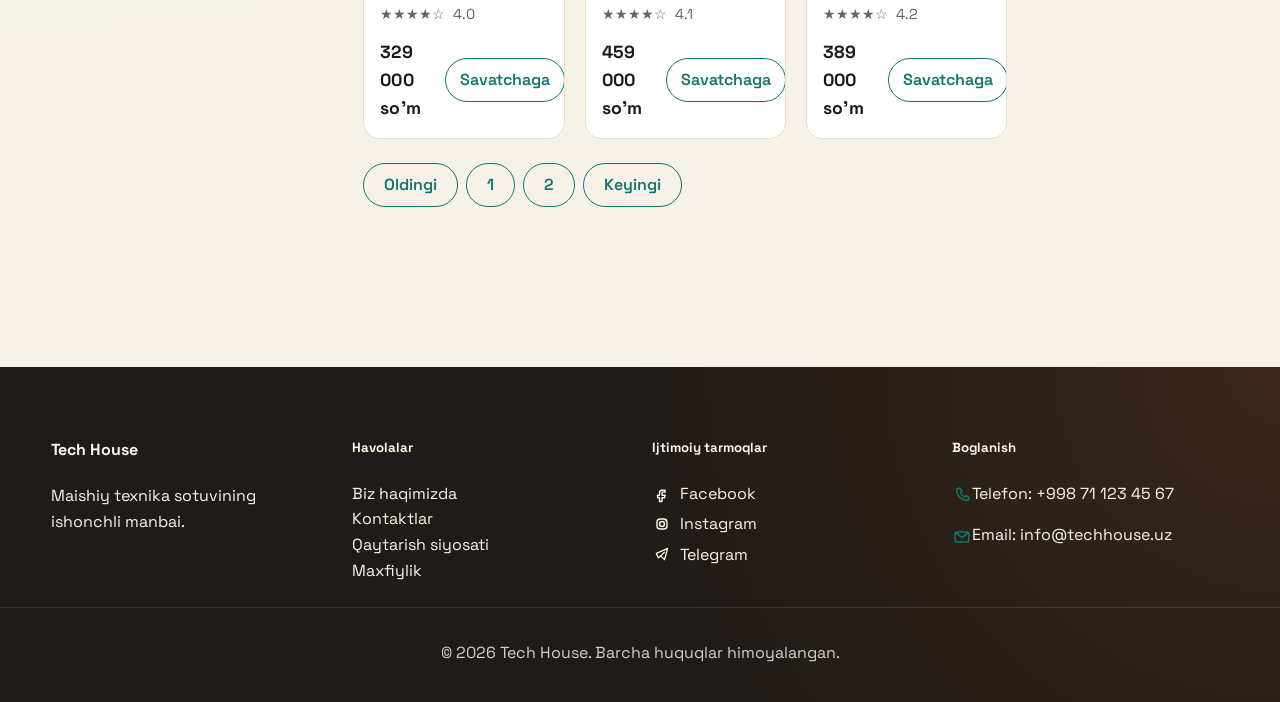
==== commit 3b814459: "first commit" ====
--- a/pages/categories.html
+++ b/pages/categories.html
@@ -35,6 +35,10 @@
                         <button type="button" class="lang-btn" data-lang="ru">RU</button>
                         <button type="button" class="lang-btn" data-lang="en">EN</button>
                     </div>
+                    <div class="auth-actions">
+                        <a href="login.html" class="btn btn-outline" data-i18n="nav.signin">Kirish</a>
+                        <a href="signup.html" class="btn btn-primary" data-i18n="nav.signup">Ro'yxatdan o'tish</a>
+                    </div>
                     <a href="contact.html" class="icon-link">
                         <img class="icon" src="../assets/img/icons/phone.svg" alt="" aria-hidden="true">
                         <span data-i18n="nav.contact">Kontakt</span>
@@ -49,16 +53,45 @@
     </header>
 
     <nav class="navbar">
-        <div class="container">
-            <ul class="nav-menu">
-                <li><a href="../index.html" data-i18n="nav.home">Bosh sahifa</a></li>
-                <li><a href="categories.html?cat=Kitchen" data-i18n="nav.kitchen">Oshxona</a></li>
-                <li><a href="categories.html?cat=Cleaning" data-i18n="nav.cleaning">Tozalash</a></li>
-                <li><a href="categories.html?cat=Climate" data-i18n="nav.climate">Iqlim</a></li>
-                <li><a href="categories.html?cat=TV" data-i18n="nav.tv">TV &amp; Audio</a></li>
-                <li><a href="categories.html?cat=Computers" data-i18n="nav.computers">Kompyuter</a></li>
-                <li><a href="categories.html?cat=Appliances" data-i18n="nav.appliances">Kichik qurilmalar</a></li>
-            </ul>
+        <div class="container nav-bar">
+            <div class="nav-bar-left">
+                <a href="../index.html" class="nav-home" data-i18n="nav.home">Bosh sahifa</a>
+                <button type="button" class="nav-toggle" data-nav-toggle aria-expanded="false" aria-controls="navDrawer">
+                    <span class="nav-toggle-icon" aria-hidden="true"></span>
+                    <span data-i18n="nav.categories">Kategoriyalar</span>
+                </button>
+            </div>
+            <div class="nav-bar-right">
+                <a href="contact.html" class="nav-badge">
+                    <img class="icon" src="../assets/img/icons/phone.svg" alt="" aria-hidden="true">
+                    <span data-i18n="nav.quick.phone">+998 71 123 45 67</span>
+                </a>
+                <span class="nav-badge">
+                    <img class="icon" src="../assets/img/icons/location.svg" alt="" aria-hidden="true">
+                    <span data-i18n="nav.quick.location">Toshkent</span>
+                </span>
+                <span class="nav-badge nav-badge-accent" data-i18n="nav.quick.discount">Chegirma 15%</span>
+            </div>
+            <div class="nav-drawer" id="navDrawer" data-nav-drawer>
+                <div class="nav-drawer-grid">
+                    <div class="nav-group">
+                        <p class="nav-group-title" data-i18n="nav.group.home">Uy va oshxona</p>
+                        <ul class="nav-group-list">
+                            <li><a href="categories.html?cat=Kitchen" data-i18n="nav.kitchen">Oshxona</a></li>
+                            <li><a href="categories.html?cat=Cleaning" data-i18n="nav.cleaning">Tozalash</a></li>
+                            <li><a href="categories.html?cat=Climate" data-i18n="nav.climate">Iqlim</a></li>
+                            <li><a href="categories.html?cat=Appliances" data-i18n="nav.appliances">Kichik qurilmalar</a></li>
+                        </ul>
+                    </div>
+                    <div class="nav-group">
+                        <p class="nav-group-title" data-i18n="nav.group.tech">Elektronika</p>
+                        <ul class="nav-group-list">
+                            <li><a href="categories.html?cat=TV" data-i18n="nav.tv">TV &amp; Audio</a></li>
+                            <li><a href="categories.html?cat=Computers" data-i18n="nav.computers">Kompyuter</a></li>
+                        </ul>
+                    </div>
+                </div>
+            </div>
         </div>
     </nav>
 
--- a/assets/css/main.css
+++ b/assets/css/main.css
@@ -172,9 +172,13 @@
 }
 
 .header-top {
-    display: flex;
-    align-items: center;
-    gap: var(--space-5);
+    display: grid;
+    grid-template-columns: auto 1fr;
+    grid-template-areas:
+        "logo actions"
+        "search search";
+    align-items: center;
+    gap: var(--space-4) var(--space-6);
     padding: var(--space-4) 0;
 }
 
@@ -186,17 +190,22 @@
     font-size: 1.6rem;
     font-weight: 700;
     letter-spacing: 0.5px;
+    grid-area: logo;
 }
 
 .search-bar {
-    flex: 1;
+    grid-area: search;
+    flex: 1 1 320px;
+    min-width: 240px;
     display: flex;
     align-items: center;
     background: rgba(255, 255, 255, 0.9);
     border: 1px solid var(--border);
     border-radius: 999px;
     padding: var(--space-1) var(--space-2) var(--space-1) var(--space-4);
-    max-width: 420px;
+    max-width: none;
+    width: 100%;
+    justify-self: stretch;
     gap: var(--space-2);
     box-shadow: 0 8px 18px rgba(15, 23, 42, 0.08);
     transition: border-color var(--transition-fast), box-shadow var(--transition-fast);
@@ -238,9 +247,19 @@
 }
 
 .header-actions {
-    display: flex;
-    align-items: center;
-    gap: var(--space-4);
+    grid-area: actions;
+    display: flex;
+    align-items: center;
+    gap: var(--space-3);
+    flex-wrap: wrap;
+    justify-content: flex-end;
+    justify-self: end;
+}
+
+.auth-actions {
+    display: inline-flex;
+    align-items: center;
+    gap: var(--space-2);
     flex-wrap: wrap;
 }
 
@@ -314,24 +333,190 @@
     border-bottom: 1px solid rgba(255, 255, 255, 0.08);
     box-shadow: 0 6px 18px rgba(16, 24, 40, 0.12);
     min-height: 56px;
+    position: relative;
+}
+
+.nav-bar {
+    display: flex;
+    align-items: center;
+    gap: var(--space-3);
+    padding: var(--space-2) 0;
+    position: relative;
+    flex-wrap: wrap;
+}
+
+.nav-bar-left {
+    display: inline-flex;
+    align-items: center;
+    gap: var(--space-3);
+    flex-wrap: wrap;
+}
+
+.nav-bar-right {
+    margin-left: auto;
+    display: flex;
+    align-items: center;
+    gap: var(--space-2);
+    flex-wrap: wrap;
+    justify-content: flex-end;
+}
+
+.nav-home,
+.nav-toggle {
+    display: inline-flex;
+    align-items: center;
+    gap: var(--space-2);
+    padding: 8px var(--space-4);
+    border-radius: 999px;
+    border: 1px solid rgba(255, 255, 255, 0.18);
+    background: rgba(255, 255, 255, 0.08);
+    color: var(--nav-text);
+    min-height: 46px;
+    font-weight: 500;
+    transition: background 180ms ease, color 180ms ease, border-color 180ms ease;
+}
+
+.nav-home:hover,
+.nav-toggle:hover {
+    background: rgba(255, 255, 255, 0.16);
+}
+
+.nav-home.active {
+    background: #ffffff;
+    color: var(--nav-bg);
+    border-color: #ffffff;
+}
+
+.nav-toggle {
+    cursor: pointer;
+}
+
+.nav-badge {
+    display: inline-flex;
+    align-items: center;
+    gap: var(--space-2);
+    padding: 8px 14px;
+    border-radius: 999px;
+    border: 1px solid rgba(255, 255, 255, 0.18);
+    background: rgba(255, 255, 255, 0.08);
+    color: var(--nav-text);
+    font-size: 0.9rem;
+    min-height: 40px;
+    transition: background 180ms ease, color 180ms ease, border-color 180ms ease;
+}
+
+.nav-badge:hover {
+    background: rgba(255, 255, 255, 0.16);
+}
+
+.nav-badge-accent {
+    background: rgba(249, 115, 22, 0.2);
+    border-color: rgba(249, 115, 22, 0.4);
+    color: #fff1e6;
+    font-weight: 600;
+}
+
+.nav-toggle-icon {
+    width: 18px;
+    height: 2px;
+    background: currentColor;
+    border-radius: 999px;
+    box-shadow: 0 -6px 0 currentColor, 0 6px 0 currentColor;
+}
+
+.nav-toggle[aria-expanded="true"] {
+    background: rgba(255, 255, 255, 0.2);
+}
+
+.nav-drawer {
+    position: absolute;
+    top: calc(100% + 8px);
+    left: 0;
+    width: min(720px, 100%);
+    background: #1c1917;
+    border: 1px solid rgba(255, 255, 255, 0.12);
+    border-radius: var(--radius-md);
+    padding: var(--space-6);
+    box-shadow: var(--shadow-lg);
+    opacity: 0;
+    transform: translateY(-8px);
+    pointer-events: none;
+    transition: opacity 180ms ease, transform 180ms ease;
+    z-index: 20;
+}
+
+.nav-drawer.is-open {
+    opacity: 1;
+    transform: translateY(0);
+    pointer-events: auto;
+}
+
+.nav-drawer-grid {
+    display: grid;
+    grid-template-columns: repeat(2, minmax(0, 1fr));
+    gap: var(--space-6);
+}
+
+.nav-group-title {
+    margin: 0 0 var(--space-3);
+    color: var(--nav-muted);
+    font-size: 0.75rem;
+    letter-spacing: 1.6px;
+    text-transform: uppercase;
+}
+
+.nav-group-list {
+    display: grid;
+    gap: var(--space-2);
+}
+
+.nav-group-list a {
+    display: flex;
+    align-items: center;
+    padding: 10px 14px;
+    border-radius: 999px;
+    border: 1px solid rgba(255, 255, 255, 0.12);
+    background: rgba(255, 255, 255, 0.06);
+    color: var(--nav-text);
+    transition: background 180ms ease, color 180ms ease, border-color 180ms ease;
+}
+
+.nav-group-list a:hover {
+    background: rgba(255, 255, 255, 0.16);
+    border-color: rgba(255, 255, 255, 0.2);
 }
 
 .nav-menu {
     display: flex;
-    flex-wrap: wrap;
-    align-items: center;
-    gap: var(--space-3);
-    padding: 0;
+    flex-wrap: nowrap;
+    align-items: center;
+    gap: var(--space-2);
+    padding: var(--space-2) 0;
     min-height: 56px;
+    overflow-x: auto;
+    scroll-behavior: smooth;
+    -webkit-overflow-scrolling: touch;
+    scroll-snap-type: x proximity;
+    scrollbar-width: none;
+}
+
+.nav-menu::-webkit-scrollbar {
+    height: 0;
+}
+
+.nav-menu li {
+    scroll-snap-align: start;
 }
 
 .nav-menu a {
     color: var(--nav-text);
     font-weight: 500;
-    padding: 6px var(--space-3);
-    border-radius: 999px;
+    padding: 8px var(--space-4);
+    border-radius: 999px;
+    border: 1px solid rgba(255, 255, 255, 0.12);
+    background: rgba(255, 255, 255, 0.06);
     transition: color 180ms ease, background 180ms ease;
-    min-height: 44px;
+    min-height: 46px;
     display: inline-flex;
     align-items: center;
     position: relative;
@@ -339,6 +524,7 @@
 
 .nav-menu a:hover {
     color: #ffffff;
+    background: rgba(255, 255, 255, 0.14);
 }
 
 .nav-menu a:focus-visible {
@@ -347,28 +533,13 @@
 }
 
 .nav-menu a.active {
-    color: var(--primary);
+    color: var(--nav-bg);
+    background: #ffffff;
+    border-color: #ffffff;
 }
 
 .nav-menu a::after {
-    content: "";
-    position: absolute;
-    left: var(--space-3);
-    right: var(--space-3);
-    bottom: 6px;
-    height: 2px;
-    background: currentColor;
-    opacity: 0;
-    transform: scaleX(0);
-    transform-origin: left;
-    transition: opacity 180ms ease, transform 180ms ease;
-}
-
-.nav-menu a:hover::after,
-.nav-menu a:focus-visible::after,
-.nav-menu a.active::after {
-    opacity: 1;
-    transform: scaleX(1);
+    display: none;
 }
 
 .main-content {
@@ -687,6 +858,13 @@
     align-items: start;
 }
 
+.auth-layout {
+    display: grid;
+    grid-template-columns: 1.1fr 0.9fr;
+    gap: 24px;
+    align-items: start;
+}
+
 .contact-grid {
     display: grid;
     grid-template-columns: repeat(3, minmax(0, 1fr));
--- a/assets/css/components.css
+++ b/assets/css/components.css
@@ -183,6 +183,112 @@
     gap: var(--space-5);
 }
 
+.membership-grid {
+    display: grid;
+    grid-template-columns: repeat(4, minmax(0, 1fr));
+    gap: var(--space-5);
+}
+
+.membership-card {
+    background: #fff;
+    border-radius: var(--radius-md);
+    padding: var(--space-5);
+    border: 1px solid var(--border);
+    display: grid;
+    gap: var(--space-3);
+    box-shadow: var(--shadow-soft);
+    transition: transform var(--transition-fast), box-shadow var(--transition-fast), border-color var(--transition-fast);
+}
+
+.membership-card:hover {
+    transform: translateY(-2px);
+    box-shadow: var(--shadow-lg);
+}
+
+.membership-card.featured {
+    border-color: rgba(15, 118, 110, 0.35);
+    background: linear-gradient(140deg, #ffffff, #ecfeff);
+}
+
+.membership-top {
+    display: flex;
+    align-items: center;
+    justify-content: space-between;
+    gap: var(--space-3);
+    flex-wrap: wrap;
+}
+
+.membership-badge {
+    font-size: 0.72rem;
+    font-weight: 600;
+    letter-spacing: 1.2px;
+    text-transform: uppercase;
+    color: var(--primary-600);
+    background: rgba(15, 118, 110, 0.12);
+    border: 1px solid rgba(15, 118, 110, 0.2);
+    padding: 4px 10px;
+    border-radius: 999px;
+}
+
+.comments-layout {
+    display: grid;
+    grid-template-columns: 1.2fr 0.8fr;
+    gap: var(--space-6);
+    align-items: start;
+}
+
+.comment-list {
+    display: grid;
+    gap: var(--space-4);
+}
+
+.comment-card {
+    background: #fff;
+    border-radius: var(--radius-md);
+    padding: var(--space-4);
+    border: 1px solid var(--border);
+    box-shadow: var(--shadow-soft);
+    display: grid;
+    gap: var(--space-2);
+}
+
+.comment-meta {
+    display: flex;
+    align-items: center;
+    justify-content: space-between;
+    gap: var(--space-3);
+    flex-wrap: wrap;
+    font-size: 0.85rem;
+    color: var(--muted);
+}
+
+.comment-author {
+    font-weight: 600;
+    color: var(--text);
+}
+
+.comment-form {
+    background: #fff;
+    border-radius: var(--radius-md);
+    border: 1px solid var(--border);
+    padding: var(--space-5);
+    box-shadow: var(--shadow-soft);
+    display: grid;
+    gap: var(--space-3);
+}
+
+.comment-form textarea:disabled {
+    background: var(--surface);
+    color: var(--muted);
+}
+
+.comment-form button:disabled {
+    opacity: 0.6;
+    cursor: not-allowed;
+    box-shadow: none;
+    transform: none;
+}
+
 .benefit-card {
     background: #fff;
     border-radius: var(--radius-md);
@@ -347,6 +453,34 @@
     box-shadow: var(--shadow-soft);
 }
 
+.auth-form {
+    background: #fff;
+    border-radius: var(--radius-md);
+    border: 1px solid var(--border);
+    padding: var(--space-6);
+    box-shadow: var(--shadow-soft);
+    display: grid;
+    gap: var(--space-4);
+}
+
+.auth-card {
+    background: #fff;
+    border-radius: var(--radius-md);
+    border: 1px solid var(--border);
+    padding: var(--space-5);
+    display: grid;
+    gap: var(--space-3);
+    box-shadow: var(--shadow-soft);
+}
+
+.auth-row {
+    display: flex;
+    align-items: center;
+    justify-content: space-between;
+    gap: var(--space-3);
+    flex-wrap: wrap;
+}
+
 .form-grid {
     display: grid;
     grid-template-columns: repeat(2, minmax(0, 1fr));
--- a/assets/css/responsive.css
+++ b/assets/css/responsive.css
@@ -4,6 +4,10 @@
     }
 
     .benefits-grid {
+        grid-template-columns: repeat(2, minmax(0, 1fr));
+    }
+
+    .membership-grid {
         grid-template-columns: repeat(2, minmax(0, 1fr));
     }
 }
@@ -17,7 +21,9 @@
     .catalog-layout,
     .cart-layout,
     .checkout-layout,
-    .contact-layout {
+    .contact-layout,
+    .auth-layout,
+    .comments-layout {
         grid-template-columns: 1fr;
     }
 
@@ -45,25 +51,58 @@
 }
 
 @media (max-width: 768px) {
+    .header-actions {
+        gap: var(--space-2);
+        flex-wrap: wrap;
+        justify-content: center;
+        justify-self: center;
+    }
+
     .header-top {
+        grid-template-columns: 1fr;
+        grid-template-areas:
+            "logo"
+            "actions"
+            "search";
+    }
+
+    .logo {
+        justify-self: center;
+    }
+
+    .nav-bar {
         flex-wrap: wrap;
     }
 
-    .search-bar {
-        max-width: none;
+    .nav-bar-left,
+    .nav-bar-right {
         width: 100%;
-        order: 3;
+        justify-content: center;
     }
 
-    .header-actions {
-        gap: var(--space-2);
+    .nav-bar-right {
+        margin-left: 0;
+    }
+
+    .nav-home,
+    .nav-toggle {
+        width: 100%;
+        justify-content: center;
+    }
+
+    .nav-drawer {
+        width: 100%;
+    }
+
+    .nav-drawer-grid {
+        grid-template-columns: 1fr;
     }
 
     .nav-menu {
         flex-wrap: nowrap;
         overflow-x: auto;
         gap: var(--space-2);
-        padding: 0 var(--space-2);
+        padding: var(--space-2) var(--space-2);
         scroll-behavior: smooth;
         -webkit-overflow-scrolling: touch;
     }
@@ -83,6 +122,7 @@
     .categories-grid,
     .products-grid,
     .benefits-grid,
+    .membership-grid,
     .contact-grid {
         grid-template-columns: repeat(2, minmax(0, 1fr));
     }
@@ -117,6 +157,7 @@
     .categories-grid,
     .products-grid,
     .benefits-grid,
+    .membership-grid,
     .contact-grid {
         grid-template-columns: 1fr;
     }
